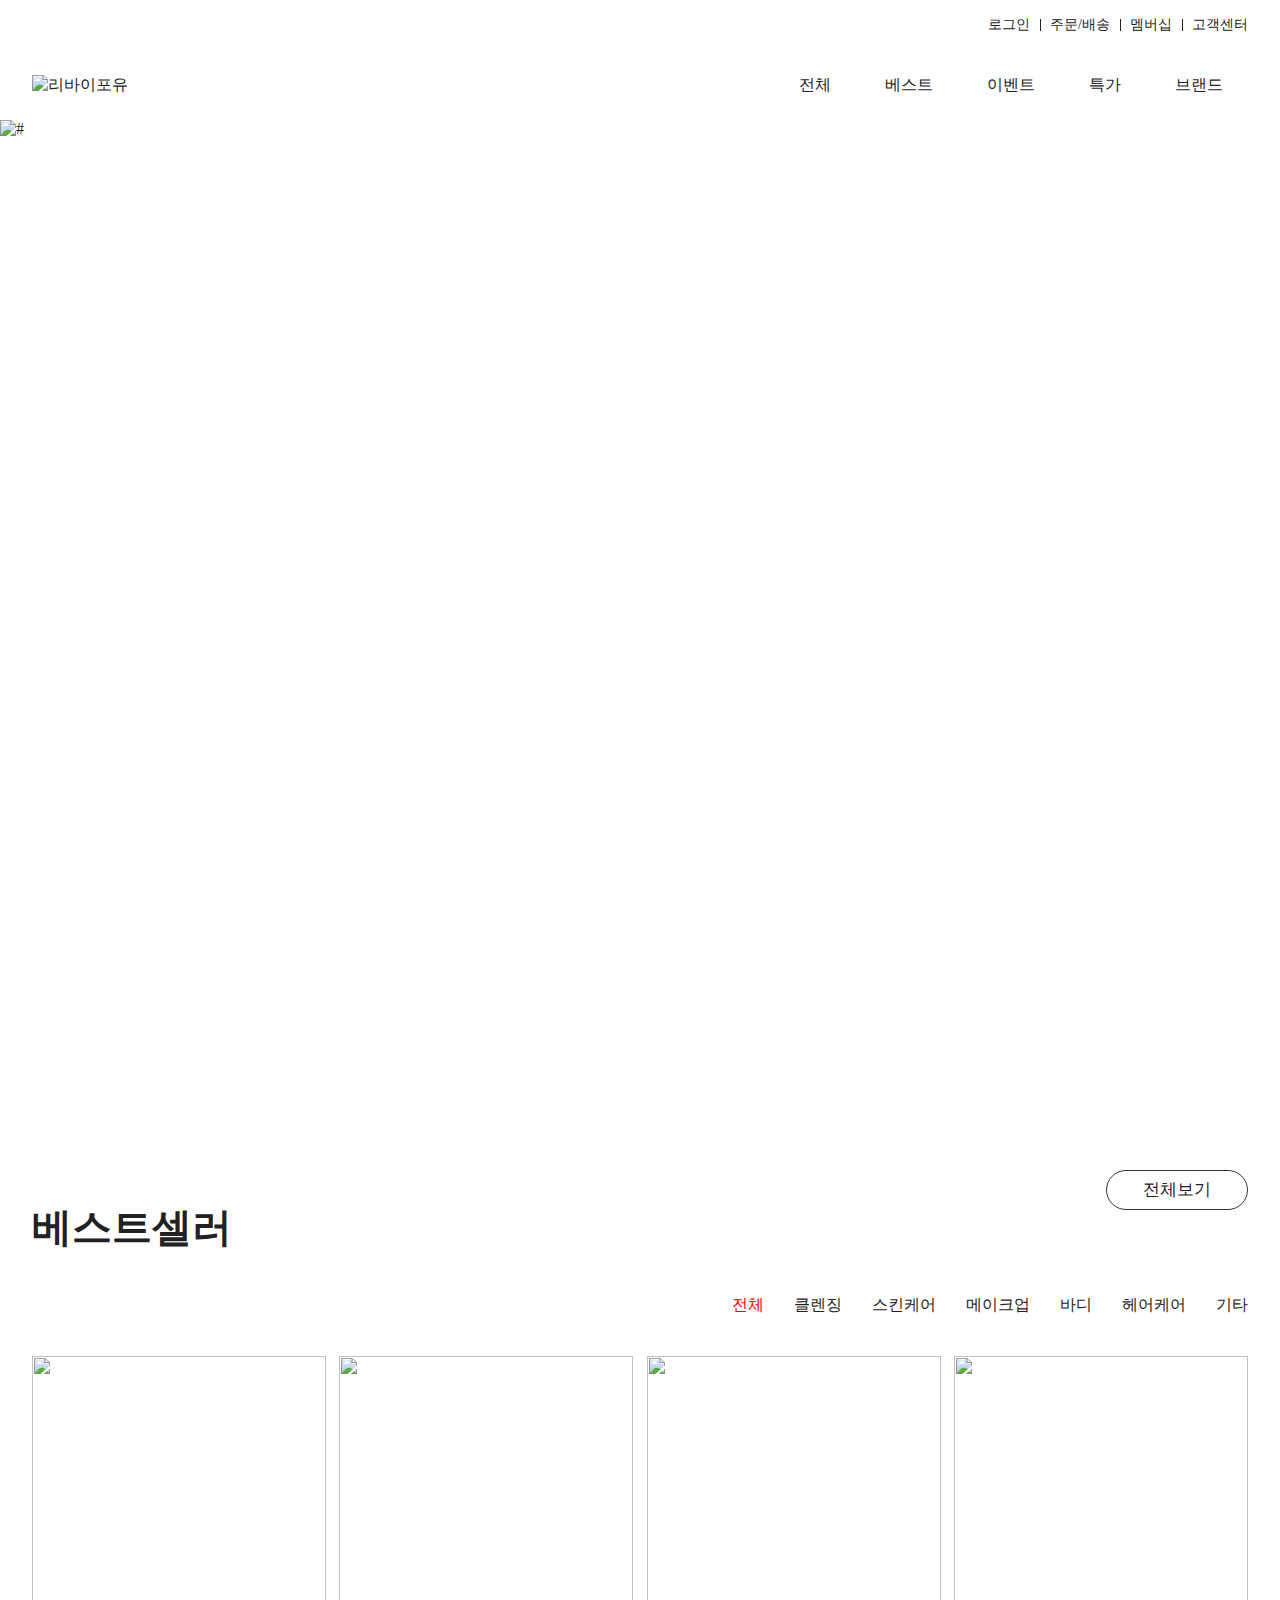
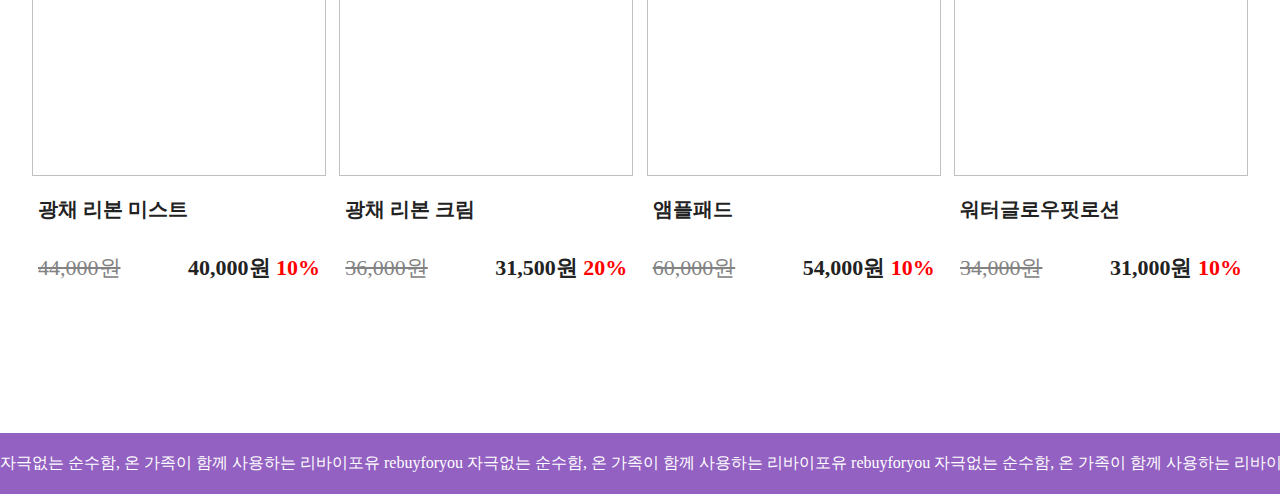
==== 32_화장품홈페이지 반응형.html @ 2e4419eb "Add files via upload" ====
<!DOCTYPE html>
<html lang="ko">
<head>
    <meta charset="UTF-8">
    <meta http-equiv="X-UA-Compatible" content="IE=edge">
    <meta name="viewport" content="width=device-width, initial-scale=1.0">
    <title>32.화장품페이지 반응형</title>
    <link rel="stylesheet" href="//cdn.jsdelivr.net/npm/xeicon@2.3.3/xeicon.min.css">
    <link href="CSS/32.css" rel="stylesheet" />
</head>
<body>
    <header> 
        <div class="inner">
            <ul class="h_top">
                <li> <a href="#"> 로그인 </a></li>
                <li> <a href="#"> 주문/배송 </a></li>
                <li> <a href="#"> 멤버십 </a></li>
                <li> <a href="#"> 고객센터 </a></li>
            </ul>
            <div class="h_bottom">
                <li> 
                    <a href="#">
                    <img src="IMG/리바이포유로고.png" alt="리바이포유" > 
                    </a>
                </li>
                
                <h1> 
                    <i class="mobile xi-bars"> <span> 메뉴보기 </span></i>
                </h1>


                <nav class="pc"> <!-- PC 화면에서 보여질 NAV -->

                    <ul class="gnb">
                        

                        <li class="dep01"> <a href="#"> 전체 </a>
                            <ul class="dep02">
                                <li> <a href="#"> 클렌징 </a></li>
                                <li> <a href="#"> 스킨케어 </a></li>
                                <li> <a href="#"> 메이크업 </a></li>
                                <li> <a href="#"> 바디케어 </a></li>
                                <li> <a href="#"> 헤어 </a></li>
                                <li> <a href="#"> 기타 </a></li>
                            </ul> <!-- dep02 END -->
                        </li> <!-- dep01 END-->

                        <li class="dep01"> <a href="#"> 베스트 </a> 
                            <ul class="dep02"> 
                                <li> <a href="#"> 피부타입별 </a></li>
                                <li> <a href="#"> 카테고리별 </a></li>
                                <li> <a href="#"> 신상품순 </a></li>
                            </ul> <!-- dep02 END -->
                        </li> <!-- dep01 END-->
                    
                        <li class="dep01"> <a href="#"> 이벤트 </a>
                            <ul class="dep02"> 
                                <li> <a href="#"> 진행중 이벤트 </a></li>
                                <li> <a href="#"> 종료 이벤트 </a></li>
                            </ul> <!-- dep02 END -->
                        </li>
                       
                        <li class="dep01"> <a href="#"> 특가 </a> </li> 

                        <li class="dep01"> <a href="#"> 브랜드 </a> 
                            <ul class="dep02"> 
                                <li> <a href="#"> 스토리 </a></li>
                                <li> <a href="#"> 성분철학 </a></li>
                                <li> <a href="#"> 사회공헌 </a></li>
                                <li> <a href="#"> 방송출연 </a></li>
                            </ul> <!-- dep02 END -->
                        </li> <!-- dep01 END-->


                    </ul> <!-- gnb END -->

                </nav> <!-- pc END  -->

                  <!-- /../../../../../../../../../../../../../../../../../../../ -->      

                <nav class="mobile"> <!-- 모바일 화면에서 보여질 NAV -->

                    <ul class="gnb">

                        <li class="dep01"> <a href="#"> 전체 </a>
                            <ul class="dep02">
                                <li> <a href="#"> 클렌징 </a></li>
                                <li> <a href="#"> 스킨케어 </a></li>
                                <li> <a href="#"> 메이크업 </a></li>
                                <li> <a href="#"> 바디케어 </a></li>
                                <li> <a href="#"> 헤어 </a></li>
                                <li> <a href="#"> 기타 </a></li>
                            </ul> <!-- dep02 END -->
                        </li> <!-- dep01 END-->
                    
                        <li class="dep01"> <a href="#"> event </a>
                            <ul class="dep02"> 
                                <li> <a href="#"> 진행중인 이벤트 </a></li>
                                <li> <a href="#"> 종료된 이벤트 </a></li>
                            </ul> <!-- dep02 END -->
                        </li>

                        <li class="dep01"> <a href="#"> best </a> 
                            <ul class="dep02"> 
                                <li> <a href="#"> 피부타입별 </a></li>
                                <li> <a href="#"> 카테고리별 </a></li>
                                <li> <a href="#"> 신상품순 </a></li>
                            </ul> <!-- dep02 END -->
                        </li> <!-- dep01 END-->
                       
                        <li class="dep01"> <a href="#"> special price </a> </li> 

                        <li class="dep01"> <a href="#"> brand </a> 
                            <ul class="dep02"> 
                                <li> <a href="#"> 스토리 </a></li>
                                <li> <a href="#"> 성분철학 </a></li>
                                <li> <a href="#"> 사회공헌 </a></li>
                                <li> <a href="#"> 방송출연 </a></li>
                            </ul> <!-- dep02 END -->
                        </li> <!-- dep01 END-->

                    </ul> <!-- gnb END -->

                </nav> <!-- mobile END  -->

            </div>
        </div> <!-- inner END-->
    </header>


    <section class="mainvi">

        <img src="IMG/리-메인이미지수정.jpg" alt="#" />
        
        <div>
            <span> RE-BORN CREAM </span>
            <h2> 리본크림 </h2>
            <p> 피부 속부터 차오르는, 수분으로부터 다시 태어난 듯 촉촉한 피부 </p>
            <a href="#"> 자세히보기 </a>
        </div>

    </section> <!-- section mainvi END -->
    

    <section class="best">
        
        <a href="#"> 전체보기 </a>
        <h3> 베스트셀러 </h3>
        <ul class="bestmenu">
            <li> <a href="#"> 전체 </a></li>
            <li> <a href="#"> 클렌징 </a></li>
            <li> <a href="#"> 스킨케어 </a></li>
            <li> <a href="#"> 메이크업 </a></li>
            <li> <a href="#"> 바디 </a></li>
            <li> <a href="#"> 헤어케어 </a></li>
            <li> <a href="#"> 기타 </a></li>
        </ul> <!-- bestmenu END -->


        <div class="list">


            <div class="item">
                <figure>
                    <img src="IMG/리-리본미스트.JPG" alt="" />
                </figure>

                <div class="text">
                    <h4> 광채 리본 미스트 </h4>
                    <div class="pri">
                        <p> 44,000원 </p>
                        <div>
                            <strong> 40,000원 </strong>
                            <span> 10% </span>
                        </div>
                    </div> <!-- div pri END -->
                </div> <!-- div text END -->
            </div> <!-- div item END -->

            <div class="item">
                <figure>
                    <img src="IMG/리-리본크림.JPG" alt="" />
                </figure>

                <div class="text">
                    <h4> 광채 리본 크림 </h4>
                    <div class="pri">
                        <p> 36,000원 </p>
                        <div>
                            <strong> 31,500원 </strong>
                            <span> 20% </span>
                        </div>
                    </div> <!-- div pri END -->
                </div> <!-- div text END -->
            </div> <!-- div item END -->


            <div class="item">
                <figure>
                    <img src="IMG/리-앰플패드.JPG" alt="" />
                </figure>

                <div class="text">
                    <h4> 앰플패드 </h4>
                    <div class="pri">
                        <p> 60,000원 </p>
                        <div>
                            <strong> 54,000원 </strong>
                            <span> 10% </span>
                        </div>
                    </div> <!-- div pri END -->
                </div> <!-- div text END -->
            </div> <!-- div item END -->


            <div class="item">
                <figure>
                    <img src="IMG/리-워터쿠션.JPG" alt="" />
                </figure>

                <div class="text">
                    <h4> 워터글로우핏로션 </h4>
                    <div class="pri">
                        <p> 34,000원 </p>
                        <div>
                            <strong> 31,000원 </strong>
                            <span> 10% </span>
                        </div>
                    </div> <!-- div pri END -->
                </div> <!-- div text END -->
            </div> <!-- div item END -->


        </div> 
    </section> <!-- section best END -->


    <div class="slide_text">
        <ul>
            <li> 자극없는 순수함, 온 가족이 함께 사용하는 리바이포유 </li>
            <li> rebuyforyou </li>
            
            <li> 자극없는 순수함, 온 가족이 함께 사용하는 리바이포유 </li>
            <li> rebuyforyou </li>

            <li> 자극없는 순수함, 온 가족이 함께 사용하는 리바이포유 </li>
            <li> rebuyforyou </li>

            <li> 자극없는 순수함, 온 가족이 함께 사용하는 리바이포유 </li>
            <li> rebuyforyou </li>

        </ul>
    </div>

</body>
</html>
---- CSS/32.css ----
@charset "tuf-8";


* { margin: 0; padding: 0;}
li {list-style: none;}
a { text-decoration: none; color: inherit;}
body { color: #222; overflow-x: hidden; }

@font-face {
    font-family: 'Pretendard-Regular';
    src: url('https://cdn.jsdelivr.net/gh/Project-Noonnu/noonfonts_2107@1.1/Pretendard-Regular.woff') format('woff');
    font-weight: 400;
    font-style: normal;
}
@font-face {
    font-family: 'NanumSquareNeo-Variable';
    src: url('https://cdn.jsdelivr.net/gh/projectnoonnu/noonfonts_11-01@1.0/NanumSquareNeo-Variable.woff2') format('woff2');
    font-weight: normal;
    font-style: normal;
}

.mobile { display: none;}

/* ----------------------------HEADER------------------------ */

header .inner {
    max-width: 1600px;
    width: 95%; /* 1600px 보다 작은 화면일 때? */
    margin: 0 auto;
    position: relative;
    z-index: 8;
}
header .inner .h_top {
    height: 50px;
    display: flex;
    justify-content: flex-end; /* 오른쪽 정렬 */
    align-items: center;
    font-size: 14px;
}
header .inner .h_top li {
    margin-left: 20px;
    position: relative;
}
header .inner .h_top li::before {
    /* 메뉴 사이 ㅣ 라인 만들기 */
    content: '';
    width: 1px;
    height: 12px;
    background-color: #222;
    position: absolute;
    top: 50%;  left: -10px;
    transform: translateY(-50%);
}
header .inner .h_top li:nth-child(1)::before {
    display: none;
}
header .inner .h_bottom {
    height: 70px;
    display: flex;
    justify-content: space-between;
    align-items: center;

    font-family: 'NanumSquareNeo-Variable';
}

header .inner .h_bottom h1 a img {
    height: 40px;
}
header .inner .h_bottom .pc {
   height: 100%;
}
header .inner .h_bottom .pc .gnb {
    height: 100%;
}
header .inner .h_bottom .pc .gnb .dep01 {
    display: inline-block;
    height: 100%;
    position: relative;
    padding: 0 25px;
    line-height: 70px;
}
header .inner .h_bottom .pc .gnb .dep01 .dep02 {
    position: absolute;
    top: 70px; left: 50%;
    transform: translateX(-50%); /* - 1차 메뉴와 같은 중앙 위치 위한 left값 조절 */
    width: 130px;
    text-align: center;
    background-color: #fff;
    display: none;
}
header .inner .h_bottom .pc .gnb .dep01 .dep02 li {
    padding: 7px;
    line-height: 1.5;
}
header .inner .h_bottom .pc .gnb .dep01:hover .dep02 {
    display: block;
}
header .inner .h_bottom .pc .gnb .dep01 .dep02 li:hover {
    background-color: rgb(230, 216, 201);
}
/* --------------------------HEADER-------------------------- */





/* -------------------------MAIN VISUAL---------------------- */

.mainvi {
    height: 100vh;
    position: relative;
}
.mainvi div {
    color: #fff;
    max-width: 1600px;
    width: 95%;
    position: absolute;
    top: 40%; left: 50%;
    transform: translate(-50%, -50%);

    font-family: 'Pretendard-Regular';
}


.mainvi div h2 { font-size: 40px; margin: 10px 0; }
.mainvi div p { font-size: 20px;  margin-top: 30px;}
.mainvi div a {
    width: 150px;
    height: 45px;
    border: 1px solid #ffffff;
    border-radius: 40px;
    text-align: center;
    line-height: 45px;
    display: block;
    margin-top: 70px;
}
.mainvi img {
    width: 100%;
    height: 100%;
    object-fit: cover;
}

/* ---------------------BEST--------------------- */
.best {
    max-width: 1600px;
    width: 95%;
    margin: 150px auto;
    position: relative;
}
.best > a {
    display: block;
    width: 140px;
    height: 38px;
    border: 1px solid #333;
    border-radius: 30px;
    text-align: center;
    line-height: 38px;
    font-size: 17px;
    position: absolute;
    top: 0;
    right: 0;
}
.best h3 {
    font-size: 40px;
    font-family: 'Pretendard-Regular';
    margin-bottom: 40px;
    /* best의 마진값 150과 겹쳐서 적용이 안되어 padding사용 */
    padding-top: 30px;
}
.best .bestmenu {
    display: flex;
    justify-content: flex-end;
    margin-bottom: 40px;
    flex-wrap: wrap;
    /* 화면이 좁아졌을 때 밑으로 떨어지도록 */
}
.best .bestmenu li {
    margin-left: 30px;
    font-family: 'NanumSquareNeo-Variable';
}
.best .bestmenu li:first-child {
    color: red;
}



.best .list {
    display: flex;
    justify-content: space-between;
    flex-wrap: wrap;
}
.best .list .item {
    width: calc(100% / 4 - 10px);
}
.best .list .item figure {
    height: 420px;
    width: 100%;
}
.best .list .item figure img {
    height: 100%;
    width: 100%;
    object-fit: cover;
}
.best .list .item .text {
    font-family: 'NanumSquareNeo-Variable';
    margin: 0 6px;
}
.best .list .item .text h4 {
    font-size: 20px;
    margin: 20px 0 30px;
}
.best .list .item .text .pri {
    font-size: 22px;
    display: flex;
    justify-content: space-between;
    flex-wrap: wrap;
}
.best .list .item .text .pri p {
    color: #838383;
    text-decoration: line-through;
    /* 취소선 */
}
.best .list .item .text .pri span {
    color: red;
    font-weight: bold; 
}
/* ---------------------BEST--------------------- */


/* --------------------미디어쿼리----------------- */

@media all and (max-width:1024px) {
    header .pc { display: none; }
    header i.mobile { 
        display: block;
        font-size: 40px;
        color: #111;
    }
    header i.mobile span {
        position: absolute;
        left: -9999px;
    }
    
    .best {
        margin: 100px auto;
    }
    .best .list .item figure {
        height: 250px;
    }
    .best .list .item .text h4 {
        height: 50px;
        font-size: 18px;
    }
    .best .list .item .text .pri p{
        font-size: 17px;
    }
    .best .list .item .text .pri div {
        font-size: 20px;
    }

} /* ---1024 --- 1024 --- 1024 --- */


@media all and (max-width:767px) {
    header .inner .h_top {
        height: 30px;
        margin-top: 15px;
        font-size: 13px;
    }
    header .inner .h_bottom {
        height: 50px;
        margin-bottom: 10px;
    }
    header .inner .h_bottom h1 a img {
        height: 25px;
    }

    .mainvi {
        height: 80vh;
    }
    .mainvi div {
        text-align: center;
    }
    .mainvi div h2 {
        font-size: 35px;
    }
    .mainvi div p {
        font-size: 17px;
        margin-top: 15px;
        margin-bottom: 0;
    }
    .mainvi div a {
        margin: 50px auto;
    }

    .best {
        margin: 60px auto;
    }
    .best a {
        width: 100px;
        height: 30px;
        font-size: 13px;
        line-height: 30px;
    }
    .best h3 {
        font-size: 30px;
        margin-bottom: 15px;
    }
    .best .bestmenu {
        margin-bottom: 20px;
        display: flex;
        justify-content: flex-start;
    }
    .best .bestmenu li {
        margin-left: 0;
        margin-right: 25px;
    }
    .best .list .item {
        width: calc(100% / 2 - 5px);
        
    }
   /*  .best .list .item:nth-child(2) ~ .item */ 
        /* + 뒤에 오는 하나의 형제선택자
           ~ 뒤에 오는 모든 형제 선택자 */
        /* display: none; */
    
    .best .list .item figure {
        height: 50vw;
        /* vw 브라우저의 넓이에 반응
           vh 브라우저의 높이에 반응 */
    }

}/* ---767 --- 767 --- 767 --- */


@media all and (max-width:414px) {
    .mainvi div h2 {
        font-size: 28px;
    }
    .mainvi div p {
        font-size: 14px;
    }

    .best h3 { font-size: 24px; }
    .best a { font-size: 11px; }
    .best .list .item:nth-child(2) ~ .item {
        display: block;
    }
    .best .list .item .text h4 {
        font-size: 15px;
        height: auto;
        margin: 10px 0 20px;
    }
    .best .list .item .text .pri p {
        font-size: 13px;
    }
    .best .list .item .text .pri div {
        font-size: 15px;
    }
}/* --- 414 --- 414 --- 414 --- */


.slide_text {
    background-color: rgb(147, 97, 194);
    color: #fff;
    padding: 20px 0;
}
.slide_text ul {
    white-space: nowrap;
    /* 글자를 무조건 한줄로 나열하는 속성 */
    animation: slidetext 20s infinite linear;
    /* 애니메이션 : 이름 (임의로 설정) / 시간 / 횟수 / 속도 */
}
@keyframes slidetext {
    /* 시작시점 */ 0% { 
        transform: translateX(0);
    }
    /* 종료시점 */ 100% {
        transform: translateX(-100%);
    }
}
.slide_text ul li {
    display: inline-block;
}
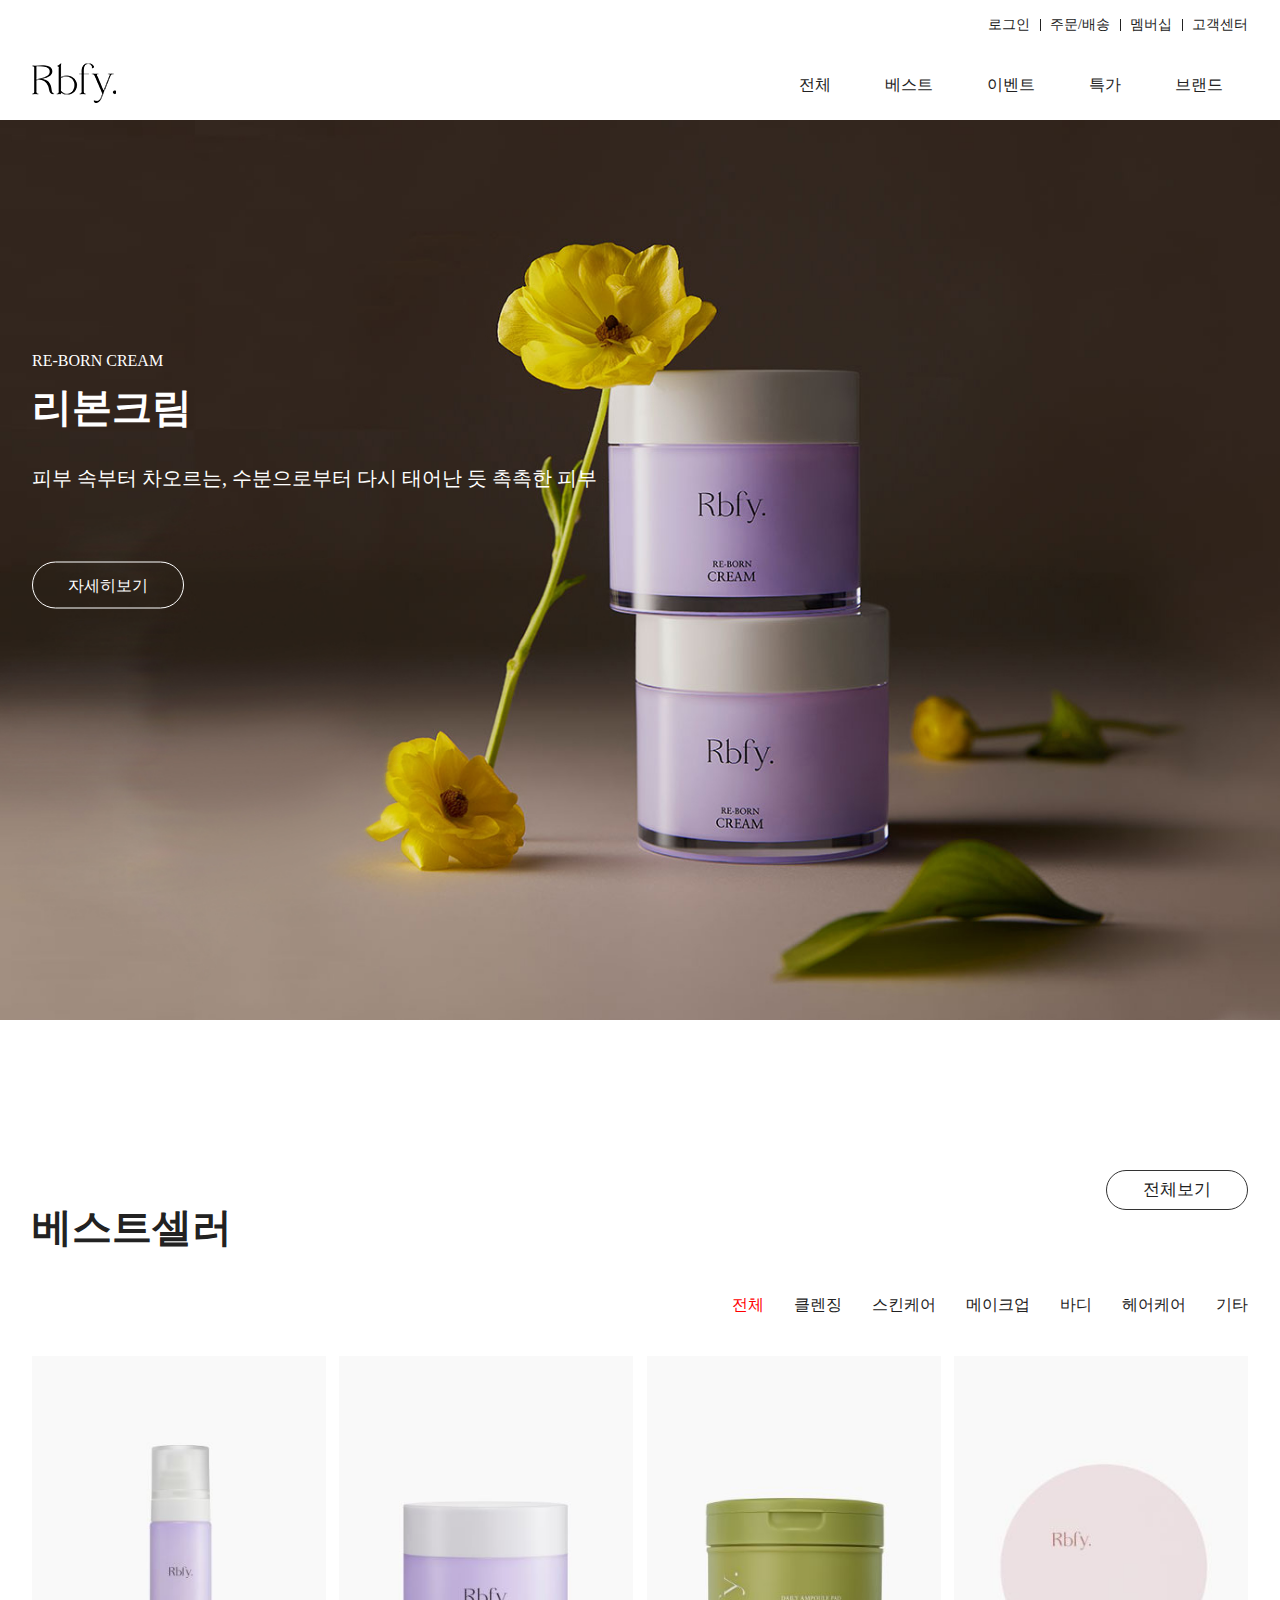
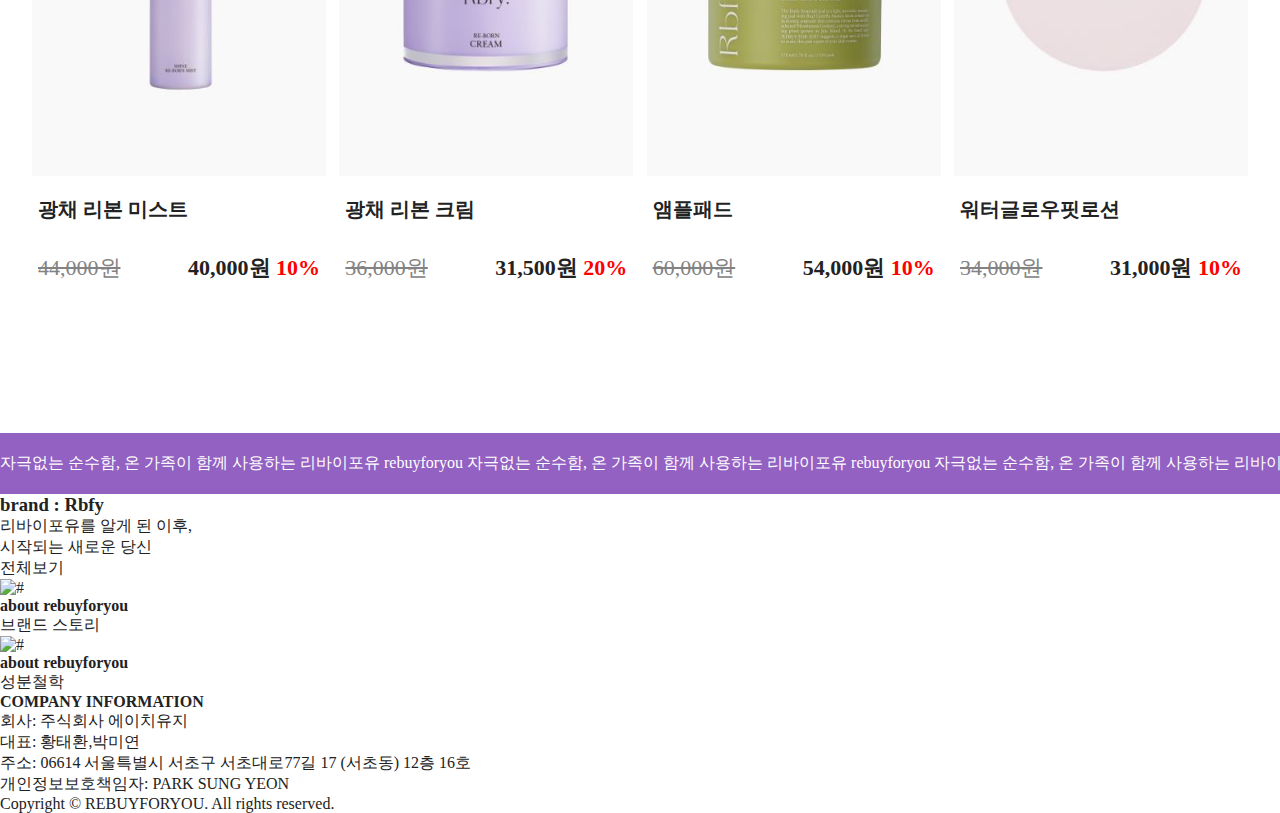
==== commit fdeaf1fc: "Add files via upload" ====
--- a/32_화장품홈페이지 반응형.html
+++ b/32_화장품홈페이지 반응형.html
@@ -250,7 +250,59 @@
             <li> rebuyforyou </li>
 
         </ul>
-    </div>
-
+    </div> <!-- slide_text END -->
+
+
+
+    <section class="brand">
+        
+        <div class="inner">
+
+            <div class="title">
+                <div>
+                    <h3> brand : Rbfy </h3>
+                    <p> 리바이포유를 알게 된 이후, <br> 시작되는 새로운 당신 </p>
+                </div>
+                <a href="#"> 전체보기 </a>
+            </div> <!-- inner END -->
+
+            <!-- alt + shift + F : 코드 정렬 -->
+
+            <div class="list">
+                
+                <div class="item"> 
+                    <figure> 
+                        <img src="IMG/리-얼굴.jpg" alt="#"/>
+                    </figure>
+                    <div>
+                        <h4> about rebuyforyou </h4>
+                        <p> 브랜드 스토리 </p>
+                    </div>
+                </div>
+                <div class="item"> 
+                    <figure> 
+                        <img src="IMG/리-손.png" alt="#"/>
+                    </figure>
+                    <div>
+                        <h4> about rebuyforyou </h4>
+                        <p> 성분철학 </p>
+                    </div>
+                </div>
+
+            </div><!-- list END -->
+
+        </div> <!---- inner END ---->
+
+    </section> <!-------- brand END ---------->
+
+    <footer>
+       <strong> COMPANY INFORMATION </strong> 
+        <p> 회사: 주식회사 에이치유지 <br>
+            대표: 황태환,박미연 <br>
+            주소: 06614 서울특별시 서초구 서초대로77길 17 (서초동) 12층 16호<br>
+            개인정보보호책임자: PARK SUNG YEON
+        </p>
+        <p> Copyright © REBUYFORYOU. All rights reserved. </p>
+    </footer>
 </body>
 </html>--- a/CSS/32.css
+++ b/CSS/32.css
@@ -347,15 +347,15 @@
         display: block;
     }
     .best .list .item .text h4 {
-        font-size: 15px;
+        font-size: 14px;
         height: auto;
         margin: 10px 0 20px;
     }
     .best .list .item .text .pri p {
+        font-size: 12px;
+    }
+    .best .list .item .text .pri div {
         font-size: 13px;
-    }
-    .best .list .item .text .pri div {
-        font-size: 15px;
     }
 }/* --- 414 --- 414 --- 414 --- */
 
